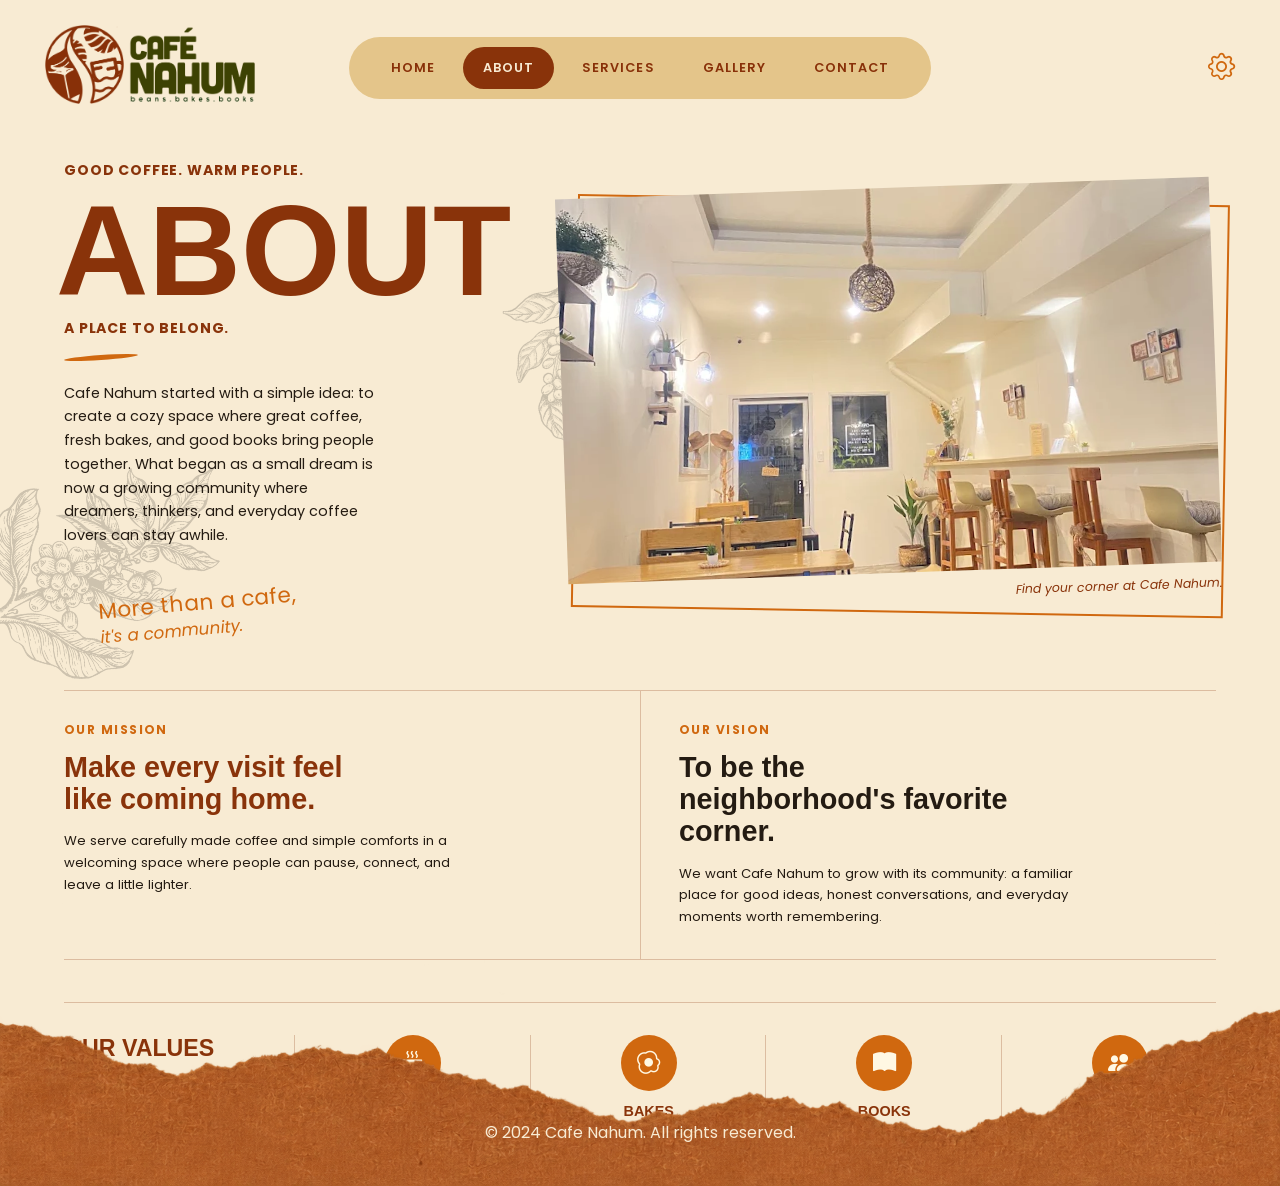
==== about.html @ 3c46b3b7 "feat(about, contact): Revamp about and contact pages with new content, layout, and styling" ====
<!DOCTYPE html>
<html lang="en">
<head>
    <meta charset="UTF-8">
    <meta name="viewport" content="width=device-width, initial-scale=1.0">
    <title>About Cafe Nahum</title>

    <!-- CSS stylesheet -->
    <link rel="stylesheet" href="css/style.css">

    <!-- Google Fonts -->
    <link href="https://fonts.googleapis.com/css2?family=Poppins:wght@300;400;500;600;700&display=swap" rel="stylesheet">
    <link href="https://fonts.cdnfonts.com/css/cubano" rel="stylesheet">

    <!-- Icons -->
    <link rel="stylesheet" href="https://cdn.jsdelivr.net/npm/bootstrap-icons@1.11.3/font/bootstrap-icons.css">
</head>

<body>

    <!-- Header Section (Logo, Navbar, kag Settings)-->
    <header class="header">

            <!-- Cafe Nahum Logo -->
            <a class="logo" href="index.html" aria-label="Home">
                <img src="images/nahumlogo.png" alt="Cafe Nahum Logo" >
            </a>

            <!-- Middle Floating Navbar -->
            <nav class="main-nav" aria-label="Main navigation">
                <a href="index.html">HOME</a>
                <a class="active" href="about.html">ABOUT</a>
                <a href="services.html">SERVICES</a>
                <a href="gallery.html">GALLERY</a>
                <a href="contact.html">CONTACT</a>
            </nav>

            <!-- Right Icon Settings -->
            <div class="nav-icon">
                <a href="settings.html" aria-label="Settings">
                    <i class="bi bi-gear"></i>
                </a>
            </div>

   </header>

    <main class="about-page">
        <section class="about-intro" aria-labelledby="about-title">
            <div class="about-copy">
                <p class="eyebrow">GOOD COFFEE. WARM PEOPLE.</p>
                <h1 id="about-title">ABOUT</h1>
                <p class="about-lead">A PLACE TO BELONG.</p>
                <span class="brush-line" aria-hidden="true"></span>

                <p class="about-text">
                    Cafe Nahum started with a simple idea: to create a cozy space where great coffee,
                    fresh bakes, and good books bring people together. What began as a small dream is
                    now a growing community where dreamers, thinkers, and everyday coffee lovers can stay awhile.
                </p>

                <p class="about-note">More than a cafe,<br><em>it's a community.</em></p>
            </div>

            <figure class="about-photo">
                <img src="images/cafenahum.png" alt="The warm interior of Cafe Nahum">
                <figcaption>Find your corner at Cafe Nahum.</figcaption>
            </figure>

            <img class="about-leaf about-leaf-top" src="images/Background-design (1).png" alt="" aria-hidden="true">
            <img class="about-leaf about-leaf-bottom" src="images/Background-design (2).png" alt="" aria-hidden="true">
        </section>

        <section class="purpose" aria-label="Cafe Nahum mission and vision">
            <article class="purpose-card">
                <p class="purpose-label">OUR MISSION</p>
                <h2>Make every visit feel like coming home.</h2>
                <p>
                    We serve carefully made coffee and simple comforts in a welcoming space where
                    people can pause, connect, and leave a little lighter.
                </p>
            </article>

            <article class="purpose-card purpose-card-featured">
                <p class="purpose-label">OUR VISION</p>
                <h2>To be the neighborhood's favorite corner.</h2>
                <p>
                    We want Cafe Nahum to grow with its community: a familiar place for good ideas,
                    honest conversations, and everyday moments worth remembering.
                </p>
            </article>
        </section>

        <section class="values" aria-labelledby="values-title">
            <div class="values-heading">
                <h2 id="values-title">OUR VALUES</h2>
                <span class="brush-line" aria-hidden="true"></span>
            </div>

            <div class="value-list">
                <article class="value">
                    <div class="value-icon" aria-hidden="true"><i class="bi bi-cup-hot-fill"></i></div>
                    <h3>BEANS</h3>
                    <p>Quality coffee,<br>sourced with care.</p>
                </article>
                <article class="value">
                    <div class="value-icon" aria-hidden="true"><i class="bi bi-egg-fried"></i></div>
                    <h3>BAKES</h3>
                    <p>Freshly baked,<br>always.</p>
                </article>
                <article class="value">
                    <div class="value-icon" aria-hidden="true"><i class="bi bi-book-fill"></i></div>
                    <h3>BOOKS</h3>
                    <p>Good reads,<br>better conversations.</p>
                </article>
                <article class="value">
                    <div class="value-icon" aria-hidden="true"><i class="bi bi-people-fill"></i></div>
                    <h3>COMMUNITY</h3>
                    <p>Real people,<br>shared moments.</p>
                </article>
            </div>
        </section>
    </main>

    <footer class="footer">
        <p>&copy; 2024 Cafe Nahum. All rights reserved.</p>
        <div class="footer-design">
            <img src="images/Footer-Design.png" alt="Footer Design" >
        </div>
    </footer>
</body>

</html>
---- css/style.css ----
body {
    font-family: 'Poppins', sans-serif;
    margin: 0;
    background: #F8EBD3;
    color: #89330A;
}   

a {
    text-decoration: none;
}

/* Header-Navbar Styles */
.header  {
    display: flex;
    align-items: center;
    justify-content: space-between;
    position: relative;
    padding: 25px 45px;
}

.logo img {
    width: 210px;
}

.main-nav {
    display: flex;
    align-items: center;
    gap: 8px;
    background: #E4C58A;
    padding: 10px 22px;
    border-radius: 999px;
}

.main-nav a {
    color: #883008;
    font-size: 0.8rem;
    font-weight: 600;
    letter-spacing: 0.08em;
    padding: 12px 20px;
    border-radius: 999px;
}

.main-nav a.active {
    background: #89330A;
    color: #F8EBD3;
}

.main-nav a:hover {
    background: #89330A;
    color: #F8EBD3;
}

.main-nav:hover a.active:not(:hover) {
    background: transparent;
    color: #89330A;
}

.nav-icon {
    display: flex;
    align-items: center;
    justify-content: flex-end;
    width: 210px;
}

.nav-icon a {
    color: #D0680F;
    font-size: 1.7rem;
}

.nav-icon a:hover {
    background: #89330A;
    color: #F8EBD3;
    border-radius: 999px;
}

/* Hero Section Styles */
h1, h2, h3 {
    font-family: 'Cubano', sans-serif;
}

.hero {
    position: relative;
    min-height: 850px;
    overflow: hidden;
}

.hero-title {
    position: absolute;
    top: -40px;
    left: 0;
    width: 100%;
    margin: 0;
    color: #89330A;
    font-size: 320px;
    text-align: center;
    z-index: 1;
}

.hero-botanical {
    position: absolute;
    top: 180px;
    width: clamp(220px, 30vw, 430px);
    height: auto;
    opacity: 0.32;
    mix-blend-mode: multiply;
    pointer-events: none;
    z-index: 1;
}

.hero-botanical-left {
    top: 250px;
    left: -55px;
    transform: rotate(-12deg);
}

.hero-botanical-right {
    right: -55px;
    transform: rotate(12deg);
}

/* Left and Right Content Styles */
.hero-left {
    position: absolute;
    left: 8%;
    bottom: 350px;
    width: 330px;
    text-align: center;
    z-index: 3;
}

.hero-left p {
    font-size: 0.9rem;
    font-weight: 600;
    line-height: 1.5;
}

.hero-buttons {
    display: flex;
    gap: 12px;
    justify-content: center;
}

.visit-button {
    display: inline-block;
    background: #89330A;
    color: #F8EBD3;
    font-size: 0.8rem;
    font-weight: 600;
    padding: 12px 20px;
    border-radius: 999px;
}

.visit-button:hover {
    background: #D0680F;
}

.menu-button {
    display: inline-block;
    background: #FFF8E3;
    border: 1px solid #89330A;
    color: #89330A;
    font-size: 0.8rem;
    font-weight: 600;
    padding: 12px 20px;
    border-radius: 999px;
}

.menu-button:hover {
    background: #D0680F;
    color: #F8EBD3;
}

.hero-right {
    position: absolute;
    right: 8%;
    bottom: 350px;
    width: 350px;
    text-align: center;
    z-index: 3;
}

.hero-right h2 {
    font-size: 2rem;
    line-height: 1.3;
}

.content-position {
    display: flex;
    justify-content: center;
    position: relative;
    z-index: 2;
    padding-top: 150px;
}

.coffee-cup img {
    width: auto;
    height: 1100px;
}

@media (max-width: 900px) {
    .hero-botanical {
        top: 240px;
        width: clamp(180px, 30vw, 280px);
        opacity: 0.2;
    }

    .hero-botanical-left {
        left: -80px;
    }

    .hero-botanical-right {
        right: -80px;
    }
}

/* Footer Styles */
.footer {
    position: relative;
    margin-top: -470px;
    text-align: center;
    color: #89330A;
}

.footer p {
    position: absolute;
    bottom: 25px;
    left: 0;
    width: 100%;
    color: #F8EBD3;
    z-index: 1;
}

.footer-design img {
    display: block;
    width: 100%;
    height: auto;
}

/* About page */
.about-page {
    width: 90%;
    max-width: 1180px;
    margin: 0 auto 70px;
    color: #241b12;
}

.about-intro {
    display: grid;
    grid-template-columns: 38% 1fr;
    gap: 60px;
    min-height: 520px;
    position: relative;
}

.about-copy {
    align-self: center;
    position: relative;
    z-index: 2;
}

.eyebrow,
.about-lead {
    color: #89330A;
    font-size: 0.88rem;
    font-weight: 700;
    letter-spacing: 0.06em;
    margin: 0;
}

.about-copy h1 {
    color: #89330A;
    font-size: 8rem;
    line-height: 0.85;
    margin: 16px 0 12px -8px;
}

.brush-line {
    background: #D0680F;
    border-radius: 50%;
    display: block;
    height: 5px;
    margin: 16px 0 22px;
    transform: rotate(-4deg);
    width: 74px;
}

.about-text {
    font-size: 0.9rem;
    line-height: 1.65;
    max-width: 315px;
}

.about-note {
    color: #D0680F;
    font-family: 'Gorditas', 'Poppins', sans-serif;
    font-size: 1.35rem;
    line-height: 1.15;
    margin: 34px 0 0 35px;
    transform: rotate(-5deg);
}

.about-note em {
    font-size: 1.05rem;
}

.about-photo {
    align-self: center;
    margin: 0;
    position: relative;
    transform: rotate(-2deg);
    z-index: 2;
}

.about-photo::after {
    border: 2px solid #D0680F;
    content: '';
    position: absolute;
    top: 12px;
    right: -10px;
    bottom: -10px;
    left: 12px;
    transform: rotate(3deg);
    z-index: -1;
}

.about-photo img {
    display: block;
    height: 385px;
    object-fit: cover;
    object-position: center;
    width: 100%;
}

.about-photo figcaption {
    color: #89330A;
    font-size: 0.78rem;
    font-style: italic;
    margin-top: 12px;
    text-align: right;
}

.about-leaf {
    mix-blend-mode: multiply;
    opacity: 0.2;
    pointer-events: none;
    position: absolute;
    z-index: -1;
}

.about-leaf-top {
    left: 36%;
    top: 120px;
    transform: rotate(-22deg);
    width: 190px;
}

.about-leaf-bottom {
    bottom: -65px;
    left: -90px;
    transform: rotate(20deg);
    width: 250px;
}

.purpose {
    border-bottom: 1px solid rgba(137, 51, 10, 0.25);
    border-top: 1px solid rgba(137, 51, 10, 0.25);
    display: grid;
    grid-template-columns: 1fr 1fr;
    margin: 34px 0 42px;
}

.purpose-card {
    padding: 30px 38px 32px 0;
}

.purpose-card + .purpose-card {
    border-left: 1px solid rgba(137, 51, 10, 0.25);
    padding-left: 38px;
}

.purpose-label {
    color: #D0680F;
    font-size: 0.75rem;
    font-weight: 700;
    letter-spacing: 0.12em;
    margin: 0 0 12px;
}

.purpose-card h2 {
    color: #89330A;
    font-size: 1.8rem;
    line-height: 1.12;
    margin: 0 0 15px;
    max-width: 330px;
}

.purpose-card > p:last-child {
    font-size: 0.82rem;
    line-height: 1.65;
    margin: 0;
    max-width: 410px;
}

.purpose-card-featured h2 {
    color: #241b12;
}

.values {
    align-items: start;
    border-top: 1px solid rgba(137, 51, 10, 0.25);
    display: grid;
    gap: 40px;
    grid-template-columns: 190px 1fr;
    padding-top: 32px;
}

.values h2 {
    color: #89330A;
    font-size: 1.45rem;
    margin: 0;
}

.values .brush-line {
    margin: 10px 0 0;
    width: 55px;
}

.value-list {
    display: grid;
    grid-template-columns: repeat(4, 1fr);
    gap: 20px;
}

.value {
    border-left: 1px solid rgba(137, 51, 10, 0.25);
    padding-left: 22px;
    text-align: center;
}

.value-icon {
    align-items: center;
    background: #D0680F;
    border-radius: 50%;
    color: #FFF8E3;
    display: flex;
    font-size: 1.45rem;
    height: 56px;
    justify-content: center;
    margin: 0 auto 12px;
    width: 56px;
}

.value h3 {
    color: #89330A;
    font-size: 0.9rem;
    margin: 0 0 6px;
}

.value p {
    font-size: 0.72rem;
    line-height: 1.45;
    margin: 0;
}

@media (max-width: 900px) {
    .about-page {
        width: 90%;
        max-width: 680px;
    }

    .about-intro {
        gap: 30px;
        grid-template-columns: 50% 50%;
    }

    .about-photo img {
        height: 330px;
    }

    .values {
        grid-template-columns: 1fr;
    }

    .purpose-card {
        padding-right: 24px;
    }

    .purpose-card + .purpose-card {
        padding-left: 24px;
    }
}

@media (max-width: 620px) {
    .header {
        flex-wrap: wrap;
        padding: 18px 20px;
    }

    .logo img {
        width: 165px;
    }

    .nav-icon {
        width: auto;
    }

    .main-nav {
        gap: 0;
        justify-content: space-between;
        margin-top: 16px;
        order: 3;
        padding: 6px 8px;
        width: 100%;
    }

    .main-nav a {
        font-size: 0.55rem;
        letter-spacing: 0.03em;
        padding: 9px 5px;
    }

    .about-page {
        width: 90%;
    }

    .about-intro {
        display: flex;
        flex-direction: column;
    }

    .about-copy h1 {
        font-size: 5rem;
    }

    .about-photo {
        width: calc(100% - 12px);
    }

    .about-photo img {
        height: 270px;
    }

    .purpose {
        grid-template-columns: 1fr;
    }

    .purpose-card,
    .purpose-card + .purpose-card {
        padding: 25px 0;
    }

    .purpose-card + .purpose-card {
        border-left: 0;
        border-top: 1px solid rgba(137, 51, 10, 0.25);
    }

    .about-leaf-top {
        left: auto;
        right: -50px;
        top: 120px;
        width: 150px;
    }

    .value-list {
        grid-template-columns: repeat(2, 1fr);
        row-gap: 30px;
    }

    .value:nth-child(3) {
        border-left: 0;
    }

    .footer {
        margin-top: 0;
    }
}

/* Contact page */
.contact-page {
    width: 90%;
    max-width: 1180px;
    margin: 20px auto 60px;
    color: #241b12;
}

.contact-heading {
    display: flex;
    justify-content: space-between;
    min-height: 150px;
}

.contact-heading h1 {
    color: #89330A;
    font-size: 7rem;
    line-height: 0.9;
    margin: 0;
}

.contact-heading p {
    color: #D0680F;
    font-family: 'Gorditas', 'Poppins', sans-serif;
    font-size: 1.5rem;
    line-height: 1.1;
    margin: 8px 8% 0 0;
    transform: rotate(-5deg);
}

.contact-content {
    display: grid;
    grid-template-columns: 24% 32% 44%;
    gap: 30px;
    align-items: center;
}

.contact-cup {
    background: #6d6a3b;
    border-radius: 45% 50% 42% 48%;
    height: 280px;
    overflow: hidden;
    position: relative;
    transform: rotate(-3deg);
}

.contact-cup img {
    bottom: -55px;
    height: 390px;
    left: 50%;
    max-width: none;
    position: absolute;
    transform: translateX(-50%);
}

.contact-details {
    border-right: 1px solid #D0680F;
    padding-right: 30px;
}

.contact-details h2,
.hours-box h2,
.contact-form-section h2 {
    color: #89330A;
    font-family: 'Poppins', sans-serif;
    font-size: 1rem;
    font-weight: 700;
    letter-spacing: 0.04em;
    margin: 0 0 22px;
}

.contact-details p {
    font-size: 0.82rem;
    line-height: 1.45;
    margin: 0 0 18px;
    padding-left: 30px;
    position: relative;
}

.contact-details p i {
    color: #D0680F;
    font-size: 1.25rem;
    left: 0;
    position: absolute;
    top: 1px;
}

.follow-title {
    margin-top: 30px !important;
    margin-bottom: 12px !important;
}

.social-links {
    display: flex;
    gap: 12px;
}

.social-links a {
    align-items: center;
    background: #89330A;
    border-radius: 50%;
    color: #F8EBD3;
    display: flex;
    height: 30px;
    justify-content: center;
    width: 30px;
}

.contact-side {
    padding-left: 10px;
}

.hours-box {
    background: #E4C58A;
    border-radius: 25px;
    padding: 24px 28px;
}

.hours-box h2 i {
    font-size: 1.3rem;
    margin-right: 8px;
}

.hours-box p {
    border-top: 1px solid rgba(137, 51, 10, 0.25);
    display: flex;
    font-size: 0.78rem;
    justify-content: space-between;
    margin: 0;
    padding: 9px 0;
}

.hours-box strong {
    font-weight: 500;
}

.map-box {
    background: #E9D5A9;
    height: 160px;
    margin-top: 24px;
    overflow: hidden;
    position: relative;
}

.map-lines {
    background: repeating-linear-gradient(35deg, transparent 0 24px, rgba(255, 248, 227, 0.8) 25px 29px, transparent 30px 55px);
    height: 100%;
    transform: rotate(-8deg) scale(1.2);
    width: 100%;
}

.map-pin {
    color: #89330A;
    font-size: 2rem;
    left: 50%;
    position: absolute;
    top: 45%;
}

.map-box p {
    color: #89330A;
    font-family: 'Gorditas', 'Poppins', sans-serif;
    font-size: 1.1rem;
    position: absolute;
    right: 18px;
    top: 5px;
    transform: rotate(-6deg);
}

.contact-form-section {
    border-top: 1px solid rgba(137, 51, 10, 0.25);
    display: grid;
    gap: 50px;
    grid-template-columns: 30% 70%;
    margin-top: 55px;
    padding-top: 35px;
}

.contact-form-section > div p {
    font-size: 0.85rem;
    line-height: 1.5;
}

.contact-form {
    display: grid;
    gap: 10px;
    grid-template-columns: 1fr 1fr;
}

.contact-form > label,
.contact-form > input,
.contact-form > select,
.contact-form > textarea,
.contact-form > fieldset,
.form-buttons {
    grid-column: span 2;
}

.contact-form label,
.contact-form legend {
    font-size: 0.8rem;
    font-weight: 600;
}

.contact-form input,
.contact-form select,
.contact-form textarea {
    background: #FFF8E3;
    border: 1px solid #C99C62;
    border-radius: 4px;
    box-sizing: border-box;
    color: #241b12;
    font: inherit;
    font-size: 0.82rem;
    padding: 10px 12px;
    width: 100%;
}

.contact-form input[type="radio"],
.contact-form input[type="checkbox"] {
    width: auto;
}

.contact-form fieldset {
    border: 1px solid #C99C62;
    display: flex;
    gap: 18px;
    padding: 12px;
}

.contact-form fieldset label {
    font-weight: 400;
}

.contact-form textarea {
    resize: vertical;
}

.form-buttons {
    display: flex;
    gap: 12px;
    margin-top: 8px;
}

.form-buttons button {
    background: #89330A;
    border: 0;
    border-radius: 20px;
    color: #F8EBD3;
    cursor: pointer;
    font: inherit;
    font-size: 0.75rem;
    font-weight: 600;
    padding: 11px 18px;
}

.form-buttons button[type="reset"] {
    background: #E4C58A;
    color: #89330A;
}

.contact-footer {
    background: #89330A;
    color: #F8EBD3;
    padding: 20px;
    text-align: center;
}

.contact-footer p {
    font-size: 0.75rem;
    margin: 0;
}

@media (max-width: 900px) {
    .contact-content {
        grid-template-columns: 30% 35% 35%;
        gap: 18px;
    }

    .contact-heading h1 {
        font-size: 5rem;
    }

    .contact-heading p {
        margin-right: 0;
    }

    .contact-form-section {
        grid-template-columns: 1fr;
    }
}

@media (max-width: 620px) {
    .contact-page {
        width: 90%;
    }

    .contact-heading {
        display: block;
        min-height: 170px;
    }

    .contact-heading h1 {
        font-size: 4rem;
    }

    .contact-heading p {
        margin: 20px 0 0 45%;
    }

    .contact-content {
        grid-template-columns: 1fr;
    }

    .contact-cup {
        height: 250px;
        margin: auto;
        width: 200px;
    }

    .contact-details {
        border-bottom: 1px solid #D0680F;
        border-right: 0;
        padding: 25px 0;
    }

    .contact-side {
        padding: 0;
    }

    .contact-form-section {
        display: block;
    }

    .contact-form-section > div {
        margin-bottom: 25px;
    }

    .contact-form fieldset {
        display: block;
    }

    .contact-form fieldset label {
        display: block;
        margin: 6px 0;
    }
}
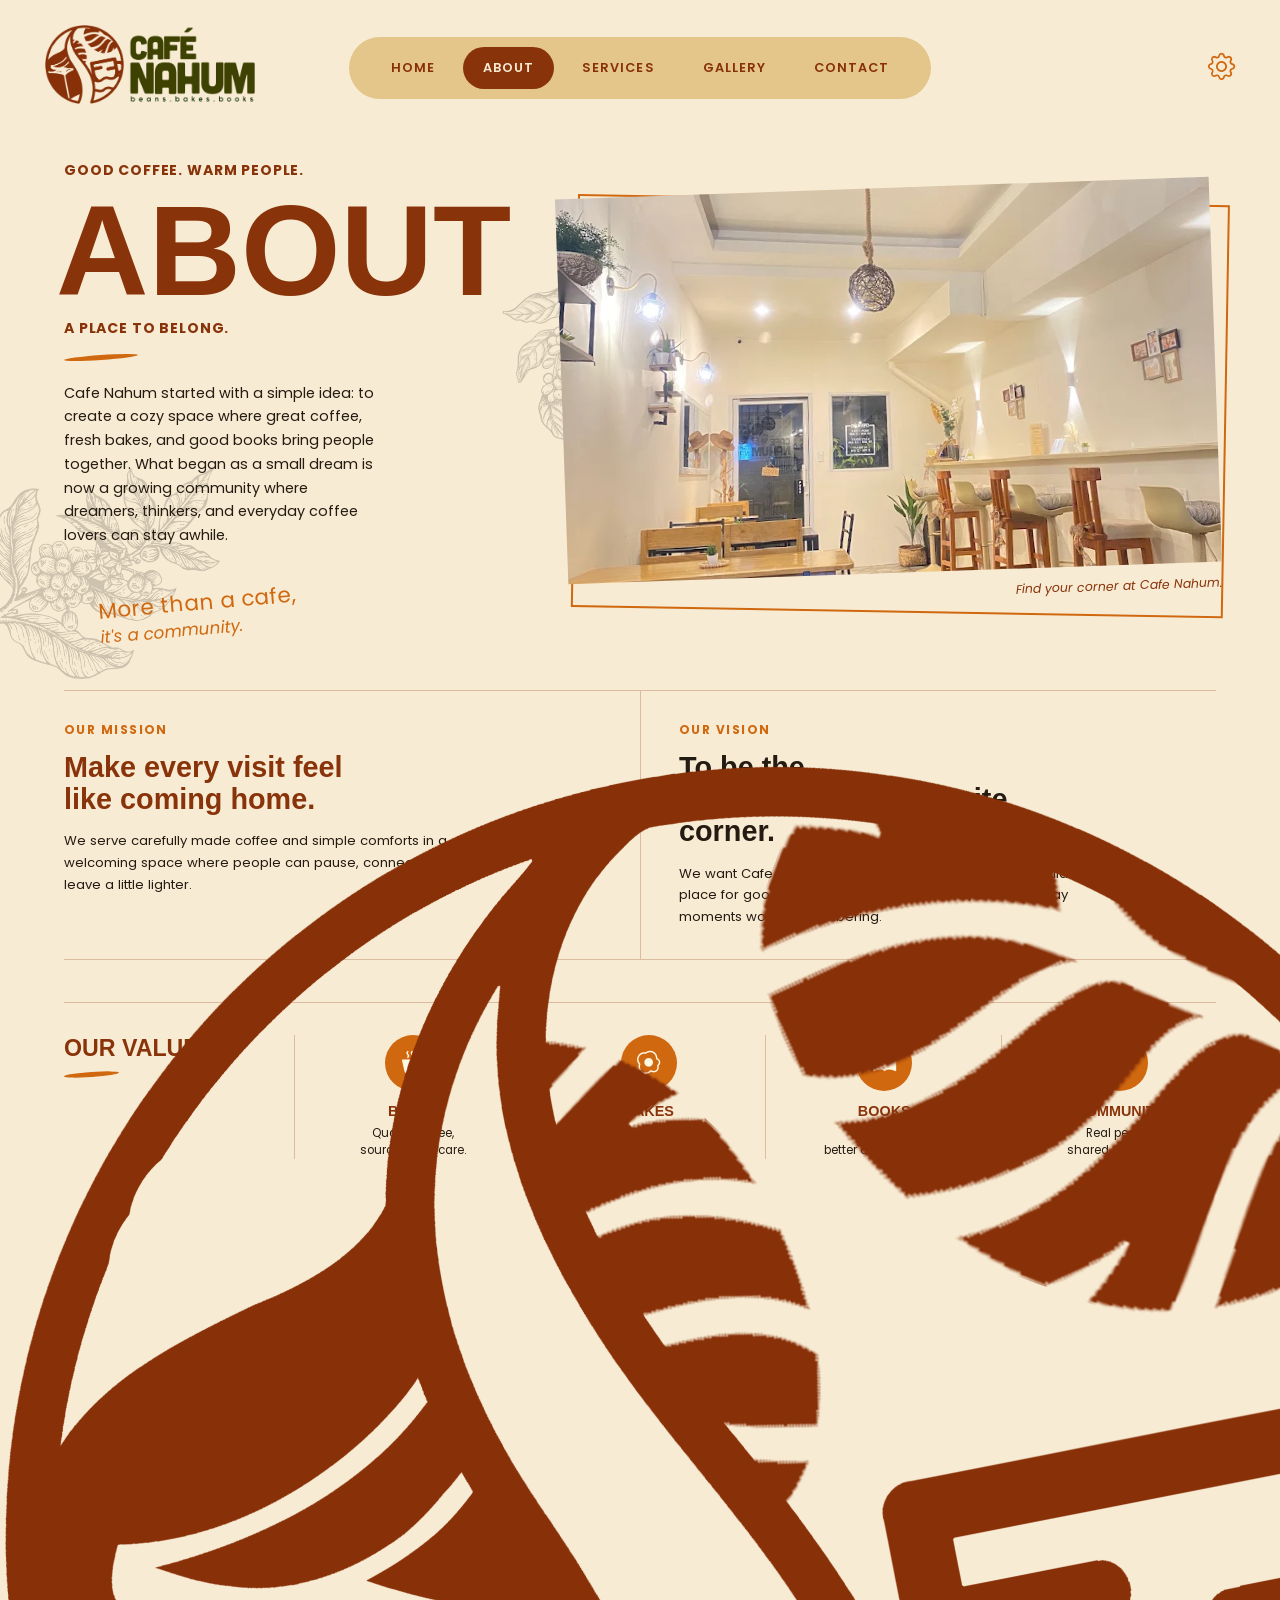
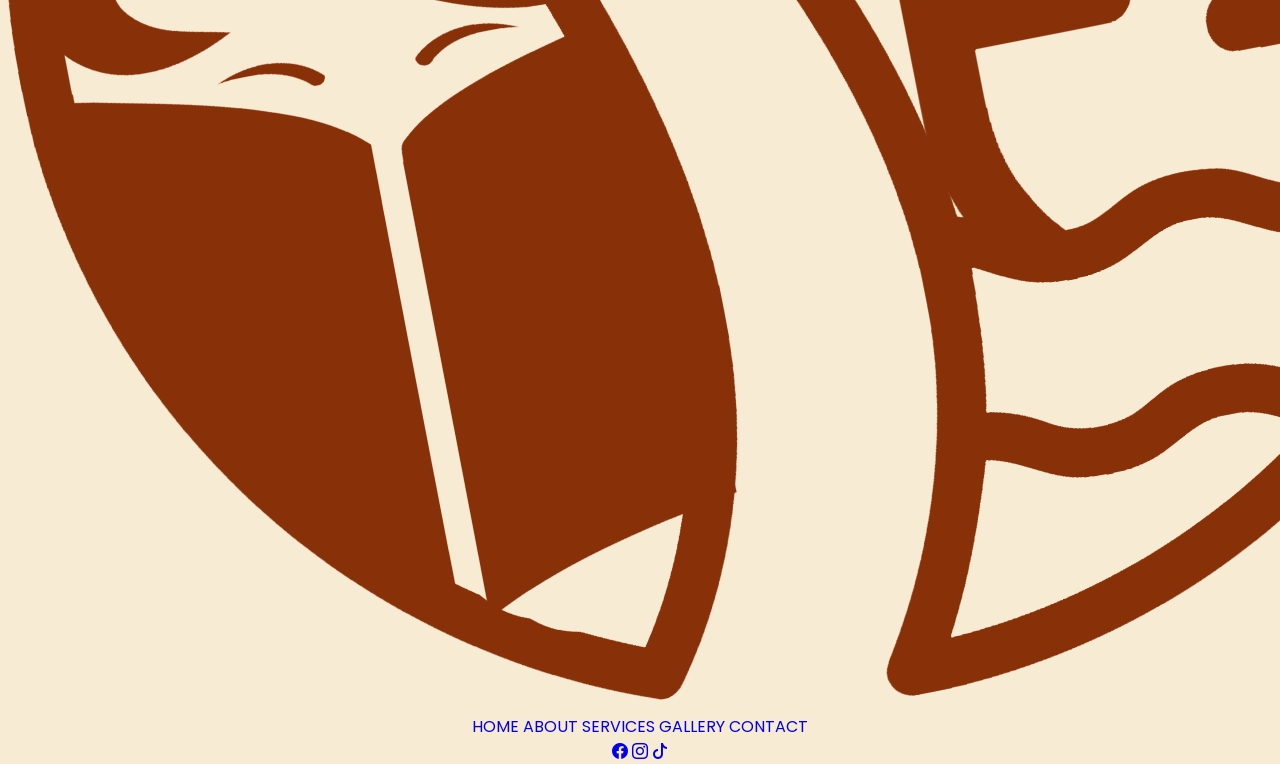
==== commit e85ae2f8: "feat(footer): Update footer design across multiple pages with new layout and social links" ====
--- a/about.html
+++ b/about.html
@@ -122,11 +122,23 @@
     </main>
 
     <footer class="footer">
-        <p>&copy; 2024 Cafe Nahum. All rights reserved.</p>
-        <div class="footer-design">
-            <img src="images/Footer-Design.png" alt="Footer Design" >
+        <div class="footer-content">
+            <a class="footer-logo" href="index.html"><img src="images/nahumlogo.png" alt="Cafe Nahum"></a>
+            <nav class="footer-nav" aria-label="Footer navigation">
+                <a href="index.html">HOME</a>
+                <a href="about.html">ABOUT</a>
+                <a href="services.html">SERVICES</a>
+                <a href="gallery.html">GALLERY</a>
+                <a href="contact.html">CONTACT</a>
+            </nav>
+            <div class="footer-social">
+                <a href="https://www.facebook.com/cafenahumans" aria-label="Facebook"><i class="bi bi-facebook"></i></a>
+                <a href="https://www.instagram.com/cafenahum_?utm_source=ig_web_button_share_sheet&amp;stkn=ZDNlZDc0MzIxNw==" aria-label="Instagram"><i class="bi bi-instagram"></i></a>
+                <a href="https://www.tiktok.com/@cafe.nahum?is_from_webapp=1&amp;sender_device=pc" aria-label="TikTok"><i class="bi bi-tiktok"></i></a>
+            </div>
+            <p>© 2026 Cafe Nahum. All Rights Reserved.</p>
         </div>
     </footer>
 </body>
 
-</html>+</html>
--- a/css/style.css
+++ b/css/style.css
@@ -462,6 +462,305 @@
     margin: 0;
 }
 
+/* Services menu */
+.services-page {
+    background: #f3dfb8;
+    color: #5d2b16;
+    margin: 10px auto 70px;
+    max-width: 1180px;
+    overflow: hidden;
+    padding: 48px 55px 0;
+    position: relative;
+}
+
+.services-page::before {
+    background: #e6c78d;
+    border-radius: 50%;
+    content: '';
+    height: 300px;
+    left: -130px;
+    opacity: 0.35;
+    position: absolute;
+    top: 160px;
+    width: 300px;
+}
+
+.services-decor {
+    opacity: 0.25;
+    pointer-events: none;
+    position: absolute;
+    width: 190px;
+    z-index: 0;
+}
+
+.services-decor-left {
+    bottom: 180px;
+    left: -55px;
+    transform: rotate(20deg);
+}
+
+.services-decor-right {
+    right: -55px;
+    top: 80px;
+    transform: rotate(-18deg);
+}
+
+.menu-intro {
+    border-bottom: 2px solid #a7501c;
+    margin-bottom: 36px;
+    max-width: 560px;
+    padding-bottom: 24px;
+    position: relative;
+    z-index: 1;
+}
+
+.menu-label {
+    color: #a7501c;
+    font-size: 0.78rem;
+    font-weight: 700;
+    letter-spacing: 0.18em;
+    margin: 0 0 10px;
+}
+
+.menu-intro h1 {
+    color: #7e3214;
+    font-size: 3.8rem;
+    line-height: 0.95;
+    margin: 0 0 14px;
+}
+
+.menu-description {
+    font-size: 0.9rem;
+    line-height: 1.6;
+    margin: 0;
+    max-width: 390px;
+}
+
+.menu-layout {
+    display: grid;
+    gap: 42px;
+    grid-template-columns: 1fr 1fr;
+    position: relative;
+    z-index: 1;
+}
+
+.menu-section {
+    border-bottom: 1px solid rgba(126, 50, 20, 0.3);
+    margin-bottom: 38px;
+    padding-bottom: 24px;
+    position: relative;
+}
+
+.menu-section h2 {
+    background: #8d3b16;
+    color: #fff5dc;
+    display: inline-block;
+    font-size: 1.25rem;
+    margin: 0 0 13px;
+    padding: 10px 18px;
+    transform: rotate(-1deg);
+}
+
+.menu-section h2 i {
+    font-size: 1.05rem;
+    margin-right: 8px;
+}
+
+.menu-heading,
+.menu-list li {
+    display: grid;
+    gap: 10px;
+    grid-template-columns: 1fr 56px 56px;
+}
+
+.menu-heading {
+    color: #8d3b16;
+    font-size: 0.7rem;
+    font-weight: 700;
+    text-align: right;
+}
+
+.menu-list {
+    list-style: none;
+    margin: 2px 0 0;
+    padding: 0;
+}
+
+.menu-list li {
+    border-bottom: 1px dotted rgba(126, 50, 20, 0.55);
+    font-size: 0.82rem;
+    padding: 6px 0;
+}
+
+.menu-list li span {
+    font-weight: 600;
+}
+
+.menu-list li b {
+    font-weight: 500;
+    text-align: right;
+}
+
+.menu-photo {
+    border: 6px solid #fff5dc;
+    box-shadow: 4px 5px 0 rgba(126, 50, 20, 0.2);
+    object-fit: cover;
+    position: absolute;
+    right: 0;
+    transform: rotate(3deg);
+    width: 115px;
+}
+
+.house-photo { bottom: 18px; height: 115px; }
+.matcha-photo { bottom: 20px; height: 120px; transform: rotate(-4deg); }
+.tea-photo { bottom: 20px; height: 120px; }
+.coffee-photo { bottom: 20px; height: 120px; transform: rotate(-3deg); }
+.milk-photo { bottom: 18px; height: 120px; transform: rotate(4deg); }
+
+.menu-column .menu-section:first-child {
+    padding-right: 130px;
+}
+
+.menu-column .menu-section:not(:first-child) {
+    padding-right: 0;
+}
+
+.menu-column .menu-section:not(:first-child) .menu-list,
+.menu-column .menu-section:not(:first-child) .menu-heading {
+    padding-right: 130px;
+}
+
+.menu-extras {
+    background: #8d3b16;
+    color: #fff5dc;
+    display: grid;
+    gap: 25px;
+    grid-template-columns: repeat(3, 1fr);
+    margin: 12px -55px 0;
+    padding: 24px 55px 30px;
+    position: relative;
+}
+
+.menu-extras h3 {
+    font-size: 1rem;
+    margin: 0 0 8px;
+}
+
+.menu-extras h3 i {
+    margin-right: 6px;
+}
+
+.menu-extras p {
+    font-size: 0.75rem;
+    margin: 5px 0;
+}
+
+.menu-extras p b {
+    float: right;
+    font-weight: 500;
+}
+
+.services-footer {
+    margin-top: 0;
+}
+
+.services-footer p {
+    bottom: 20px;
+}
+
+@media (max-width: 900px) {
+    .services-page {
+        padding-left: 35px;
+        padding-right: 35px;
+    }
+
+    .menu-layout {
+        gap: 10px;
+        grid-template-columns: 1fr;
+    }
+
+    .menu-extras {
+        margin-left: -35px;
+        margin-right: -35px;
+        padding-left: 35px;
+        padding-right: 35px;
+    }
+
+    .services-decor {
+        width: 145px;
+    }
+}
+
+@media (max-width: 620px) {
+    .services-page {
+        margin-top: 0;
+        padding: 34px 22px 0;
+    }
+
+    .menu-intro h1 {
+        font-size: 2.8rem;
+    }
+
+    .menu-section h2 {
+        font-size: 1rem;
+        max-width: 100%;
+    }
+
+    .menu-list li {
+        font-size: 0.72rem;
+        gap: 5px;
+        grid-template-columns: 1fr 52px 52px;
+    }
+
+    .menu-heading {
+        gap: 5px;
+        grid-template-columns: 1fr 52px 52px;
+    }
+
+    .menu-column .menu-section:first-child,
+    .menu-column .menu-section:not(:first-child) .menu-list,
+    .menu-column .menu-section:not(:first-child) .menu-heading {
+        padding-right: 105px;
+    }
+
+    .menu-photo {
+        width: 90px;
+    }
+
+    .menu-extras {
+        display: block;
+        margin-left: -22px;
+        margin-right: -22px;
+        padding: 22px;
+    }
+
+    .services-decor {
+        opacity: 0.15;
+        width: 110px;
+    }
+
+    .services-decor-left {
+        bottom: 260px;
+        left: -55px;
+    }
+
+    .services-decor-right {
+        right: -55px;
+        top: 90px;
+    }
+
+    .menu-extras > div {
+        border-bottom: 1px solid rgba(255, 245, 220, 0.35);
+        margin-bottom: 17px;
+        padding-bottom: 14px;
+    }
+
+    .menu-extras > div:last-child {
+        border-bottom: 0;
+        margin-bottom: 0;
+    }
+}
+
 @media (max-width: 900px) {
     .about-page {
         width: 90%;
@@ -577,10 +876,32 @@
 
 /* Contact page */
 .contact-page {
+    overflow: hidden;
+    position: relative;
     width: 90%;
     max-width: 1180px;
     margin: 20px auto 60px;
     color: #241b12;
+}
+
+.contact-botanical {
+    opacity: 0.18;
+    pointer-events: none;
+    position: absolute;
+    width: 220px;
+    z-index: -1;
+}
+
+.contact-botanical-left {
+    left: -95px;
+    top: 250px;
+    transform: rotate(-18deg);
+}
+
+.contact-botanical-right {
+    right: -95px;
+    top: 15px;
+    transform: rotate(18deg);
 }
 
 .contact-heading {
@@ -837,15 +1158,15 @@
 }
 
 .contact-footer {
-    background: #89330A;
+    margin-top: 0;
+    text-align: center;
+}
+
+.contact-footer p {
     color: #F8EBD3;
-    padding: 20px;
-    text-align: center;
-}
-
-.contact-footer p {
     font-size: 0.75rem;
     margin: 0;
+    position: absolute;
 }
 
 @media (max-width: 900px) {
@@ -872,6 +1193,18 @@
         width: 90%;
     }
 
+    .contact-botanical {
+        width: 150px;
+    }
+
+    .contact-botanical-left {
+        left: -85px;
+    }
+
+    .contact-botanical-right {
+        right: -85px;
+    }
+
     .contact-heading {
         display: block;
         min-height: 170px;
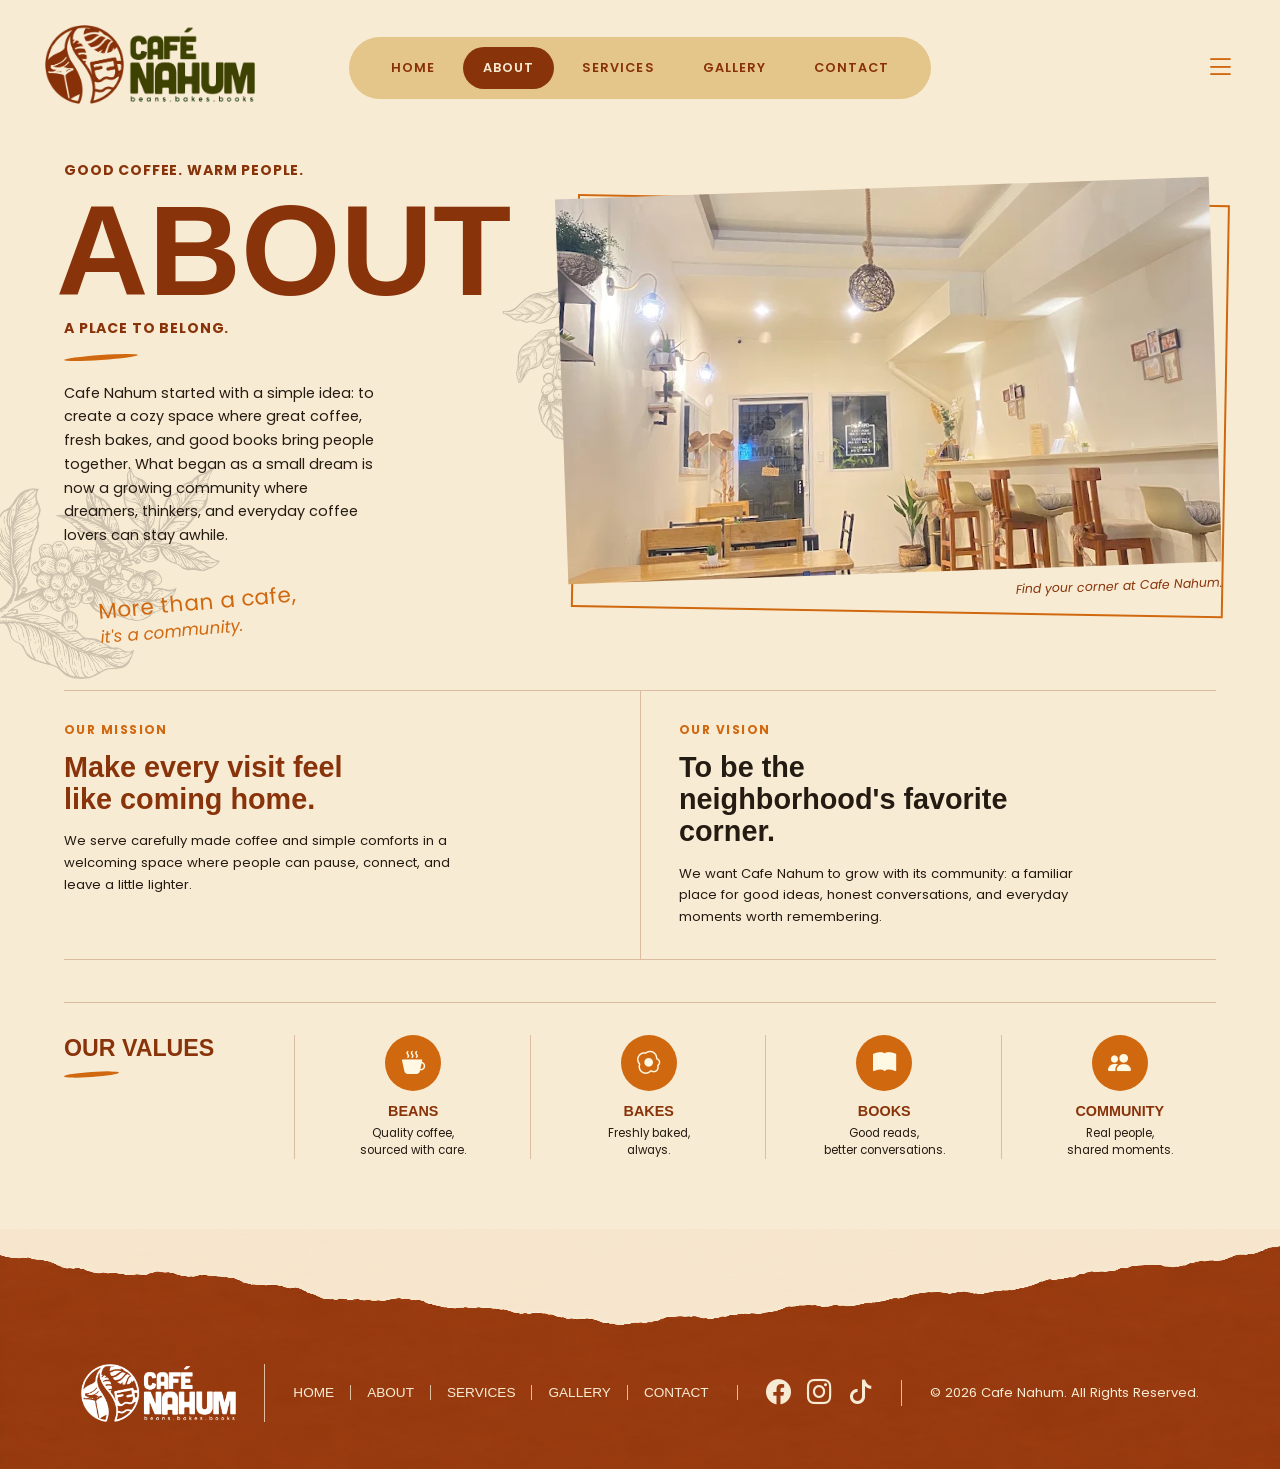
==== commit 8b4a0be9: "feat(sidebar): Implement responsive sidebar navigation across multiple pages" ====
--- a/about.html
+++ b/about.html
@@ -37,9 +37,27 @@
 
             <!-- Right Icon Settings -->
             <div class="nav-icon">
-                <a href="settings.html" aria-label="Settings">
-                    <i class="bi bi-gear"></i>
-                </a>
+                <details class="site-sidebar">
+                    <summary aria-label="Open sidebar"><i class="bi bi-list"></i></summary>
+                    <nav class="sidebar-menu" aria-label="Sidebar navigation">
+                        <a class="sidebar-logo" href="index.html"><img src="images/nahumlogo.png" alt="Cafe Nahum"></a>
+                        <a href="index.html">Home</a>
+                        <a href="about.html">About</a>
+                        <a href="services.html">Services</a>
+                        <a href="gallery.html">Gallery</a>
+                        <a href="contact.html">Contact</a>
+                        <div class="sidebar-bottom">
+                            <p>18 Commission Civil Street<br>Iloilo City</p>
+                            <p>cakesbybenz@gmail.com</p>
+                            <div class="sidebar-social">
+                                <a href="https://www.facebook.com/cafenahumans" aria-label="Facebook"><i class="bi bi-facebook"></i></a>
+                                <a href="https://www.instagram.com/cafenahum_?utm_source=ig_web_button_share_sheet&amp;stkn=ZDNlZDc0MzIxNw==" aria-label="Instagram"><i class="bi bi-instagram"></i></a>
+                                <a href="https://www.tiktok.com/@cafe.nahum?is_from_webapp=1&amp;sender_device=pc" aria-label="TikTok"><i class="bi bi-tiktok"></i></a>
+                            </div>
+                            <p>© 2026 Café Nahum</p>
+                        </div>
+                    </nav>
+                </details>
             </div>
 
    </header>
--- a/css/style.css
+++ b/css/style.css
@@ -16,6 +16,7 @@
     justify-content: space-between;
     position: relative;
     padding: 25px 45px;
+    z-index: 10;
 }
 
 .logo img {
@@ -73,6 +74,95 @@
     border-radius: 999px;
 }
 
+.site-sidebar {
+    position: relative;
+}
+
+.site-sidebar summary {
+    color: #D0680F;
+    cursor: pointer;
+    font-size: 1.9rem;
+    list-style: none;
+}
+
+.site-sidebar summary::-webkit-details-marker {
+    display: none;
+}
+
+.site-sidebar[open] summary {
+    color: #89330A;
+    position: fixed;
+    right: 25px;
+    top: 28px;
+    z-index: 30;
+}
+
+.sidebar-menu {
+    background: #F8EBD3;
+    box-shadow: -8px 0 24px rgba(69, 31, 10, 0.16);
+    box-sizing: border-box;
+    height: 100vh;
+    right: 0;
+    display: flex;
+    flex-direction: column;
+    padding: 35px 28px 24px;
+    position: fixed;
+    top: 0;
+    width: 270px;
+    z-index: 20;
+}
+
+.sidebar-logo {
+    margin: 0 0 28px;
+    padding: 0 !important;
+}
+
+.sidebar-logo img {
+    display: block;
+    width: 150px;
+}
+
+.sidebar-menu a {
+    color: #241b12;
+    display: block;
+    font-family: 'Cubano', sans-serif;
+    font-size: 1.6rem;
+    line-height: 1.4;
+    padding: 5px 0;
+}
+
+.sidebar-menu a:hover {
+    background: transparent;
+    border-radius: 0;
+    color: #89330A;
+}
+
+.sidebar-bottom {
+    border-top: 1px solid rgba(137, 51, 10, 0.2);
+    margin-top: auto;
+    padding-top: 15px;
+}
+
+.sidebar-bottom p {
+    color: #89330A;
+    font-size: 0.68rem;
+    line-height: 1.5;
+    margin: 0 0 10px;
+}
+
+.sidebar-social {
+    display: flex;
+    gap: 12px;
+    margin: 8px 0 12px;
+}
+
+.sidebar-menu .sidebar-social a {
+    color: #89330A;
+    font-family: 'Poppins', sans-serif;
+    font-size: 1.15rem;
+    padding: 0;
+}
+
 /* Hero Section Styles */
 h1, h2, h3 {
     font-family: 'Cubano', sans-serif;
@@ -98,7 +188,7 @@
 
 .hero-botanical {
     position: absolute;
-    top: 180px;
+    top: 130px;
     width: clamp(220px, 30vw, 430px);
     height: auto;
     opacity: 0.32;
@@ -108,7 +198,7 @@
 }
 
 .hero-botanical-left {
-    top: 250px;
+    top: 200px;
     left: -55px;
     transform: rotate(-12deg);
 }
@@ -122,7 +212,7 @@
 .hero-left {
     position: absolute;
     left: 8%;
-    bottom: 350px;
+    bottom: 400px;
     width: 330px;
     text-align: center;
     z-index: 3;
@@ -173,7 +263,7 @@
 .hero-right {
     position: absolute;
     right: 8%;
-    bottom: 350px;
+    bottom: 400px;
     width: 350px;
     text-align: center;
     z-index: 3;
@@ -189,7 +279,7 @@
     justify-content: center;
     position: relative;
     z-index: 2;
-    padding-top: 150px;
+    padding-top: 100px;
 }
 
 .coffee-cup img {
@@ -199,7 +289,7 @@
 
 @media (max-width: 900px) {
     .hero-botanical {
-        top: 240px;
+        top: 190px;
         width: clamp(180px, 30vw, 280px);
         opacity: 0.2;
     }
@@ -215,26 +305,83 @@
 
 /* Footer Styles */
 .footer {
-    position: relative;
-    margin-top: -470px;
-    text-align: center;
-    color: #89330A;
+    background-image: url('../images/footer-paper.png');
+    background-position: center;
+    background-repeat: no-repeat;
+    background-size: 100% 100%;
+    box-sizing: border-box;
+    min-height: 240px;
+    padding: 135px 42px 28px;
+    position: relative;
+    margin-top: 0;
+    color: #F8EBD3;
+}
+
+.hero + .footer {
+    margin-top: -60px;
+}
+
+.footer-content {
+    align-items: center;
+    display: flex;
+    gap: 28px;
+    justify-content: center;
+    margin: 0 auto;
+    max-width: 1360px;
+}
+
+.footer-logo {
+    border-right: 1px solid rgba(248, 235, 211, 0.75);
+    padding-right: 28px;
+}
+
+.footer-logo img {
+    display: block;
+    filter: brightness(0) invert(1);
+    width: 155px;
+}
+
+.footer-nav,
+.footer-social {
+    align-items: center;
+    display: flex;
+    gap: 16px;
+}
+
+.footer-nav {
+    border-right: 1px solid rgba(248, 235, 211, 0.75);
+    padding-right: 28px;
+}
+
+.footer-nav a {
+    color: #F8EBD3;
+    font-size: 0.85rem;
+    font-weight: 500;
+}
+
+.footer-nav a + a {
+    border-left: 1px solid rgba(248, 235, 211, 0.75);
+    padding-left: 16px;
+}
+
+.footer-social {
+    border-right: 1px solid rgba(248, 235, 211, 0.75);
+    padding-right: 28px;
+}
+
+.footer-social a {
+    color: #F8EBD3;
+    font-size: 1.55rem;
+    line-height: 1;
 }
 
 .footer p {
-    position: absolute;
-    bottom: 25px;
-    left: 0;
-    width: 100%;
     color: #F8EBD3;
-    z-index: 1;
-}
-
-.footer-design img {
-    display: block;
-    width: 100%;
-    height: auto;
-}
+    font-size: 0.82rem;
+    margin: 0;
+    white-space: nowrap;
+}
+
 
 /* About page */
 .about-page {
@@ -872,11 +1019,46 @@
     .footer {
         margin-top: 0;
     }
+
+    .hero + .footer {
+        margin-top: 0;
+    }
+
+    .footer {
+        background-size: 100% 100%;
+        padding: 105px 24px 24px;
+    }
+
+    .footer-content {
+        flex-direction: column;
+        gap: 14px;
+        text-align: center;
+    }
+
+    .footer-logo,
+    .footer-nav,
+    .footer-social {
+        border-right: 0;
+        padding-right: 0;
+    }
+
+    .footer-logo img {
+        width: 120px;
+    }
+
+    .footer-nav {
+        flex-wrap: wrap;
+        justify-content: center;
+    }
+
+    .footer-nav a,
+    .footer p {
+        font-size: 0.72rem;
+    }
 }
 
 /* Contact page */
 .contact-page {
-    overflow: hidden;
     position: relative;
     width: 90%;
     max-width: 1180px;
@@ -893,82 +1075,68 @@
 }
 
 .contact-botanical-left {
-    left: -95px;
-    top: 250px;
-    transform: rotate(-18deg);
+    display: none;
 }
 
 .contact-botanical-right {
-    right: -95px;
+    right: 0;
     top: 15px;
     transform: rotate(18deg);
 }
 
 .contact-heading {
-    display: flex;
-    justify-content: space-between;
-    min-height: 150px;
+    min-height: 185px;
 }
 
 .contact-heading h1 {
     color: #89330A;
-    font-size: 7rem;
-    line-height: 0.9;
-    margin: 0;
-}
-
-.contact-heading p {
+    font-family: 'Cubano', sans-serif;
+    font-size: 8rem;
+    line-height: 0.85;
+    margin: 16px 0 12px;
+}
+
+.contact-small-title {
     color: #D0680F;
-    font-family: 'Gorditas', 'Poppins', sans-serif;
-    font-size: 1.5rem;
-    line-height: 1.1;
-    margin: 8px 8% 0 0;
-    transform: rotate(-5deg);
+    font-size: 0.88rem;
+    font-weight: 700;
+    letter-spacing: 0.1em;
+    margin: 0 0 8px;
+}
+
+.contact-subtitle {
+    color: #89330A;
+    font-size: 0.88rem;
+    font-weight: 600;
+    margin: 10px 0 0;
 }
 
 .contact-content {
     display: grid;
-    grid-template-columns: 24% 32% 44%;
-    gap: 30px;
-    align-items: center;
-}
-
-.contact-cup {
-    background: #6d6a3b;
-    border-radius: 45% 50% 42% 48%;
-    height: 280px;
-    overflow: hidden;
-    position: relative;
-    transform: rotate(-3deg);
-}
-
-.contact-cup img {
-    bottom: -55px;
-    height: 390px;
-    left: 50%;
-    max-width: none;
-    position: absolute;
-    transform: translateX(-50%);
+    grid-template-columns: 1fr 2fr;
+    gap: 35px;
+    align-items: start;
+    margin-top: 24px;
 }
 
 .contact-details {
-    border-right: 1px solid #D0680F;
-    padding-right: 30px;
+    border-right: 0;
+    padding-right: 0;
 }
 
 .contact-details h2,
 .hours-box h2,
 .contact-form-section h2 {
     color: #89330A;
-    font-family: 'Poppins', sans-serif;
-    font-size: 1rem;
+    font-family: 'Cubano', sans-serif;
+    font-size: 1.6rem;
     font-weight: 700;
     letter-spacing: 0.04em;
     margin: 0 0 22px;
 }
 
 .contact-details p {
-    font-size: 0.82rem;
+    font-size: 0.9rem;
     line-height: 1.45;
     margin: 0 0 18px;
     padding-left: 30px;
@@ -1005,13 +1173,14 @@
 }
 
 .contact-side {
-    padding-left: 10px;
+    padding-left: 0;
+    margin-top: 35px;
 }
 
 .hours-box {
     background: #E4C58A;
-    border-radius: 25px;
-    padding: 24px 28px;
+    border-radius: 18px;
+    padding: 18px;
 }
 
 .hours-box h2 i {
@@ -1022,7 +1191,7 @@
 .hours-box p {
     border-top: 1px solid rgba(137, 51, 10, 0.25);
     display: flex;
-    font-size: 0.78rem;
+    font-size: 0.85rem;
     justify-content: space-between;
     margin: 0;
     padding: 9px 0;
@@ -1034,8 +1203,8 @@
 
 .map-box {
     background: #E9D5A9;
-    height: 160px;
-    margin-top: 24px;
+    height: 130px;
+    margin-top: 16px;
     overflow: hidden;
     position: relative;
 }
@@ -1066,38 +1235,52 @@
 }
 
 .contact-form-section {
-    border-top: 1px solid rgba(137, 51, 10, 0.25);
-    display: grid;
-    gap: 50px;
-    grid-template-columns: 30% 70%;
-    margin-top: 55px;
-    padding-top: 35px;
+    background: #FFF8E3;
+    border: 1px solid #C99C62;
+    border-radius: 18px;
+    display: block;
+    margin-top: 0;
+    padding: 25px;
 }
 
 .contact-form-section > div p {
-    font-size: 0.85rem;
+    font-size: 0.9rem;
     line-height: 1.5;
+}
+
+.contact-form-section > div {
+    margin-bottom: 15px;
 }
 
 .contact-form {
     display: grid;
-    gap: 10px;
+    gap: 12px;
     grid-template-columns: 1fr 1fr;
 }
 
-.contact-form > label,
-.contact-form > input,
-.contact-form > select,
-.contact-form > textarea,
+.form-row,
+.form-full,
 .contact-form > fieldset,
 .form-buttons {
     grid-column: span 2;
 }
 
+.form-row {
+    display: grid;
+    gap: 12px;
+    grid-template-columns: 1fr 1fr;
+}
+
 .contact-form label,
 .contact-form legend {
-    font-size: 0.8rem;
+    font-size: 0.85rem;
     font-weight: 600;
+}
+
+.form-field label,
+.form-full label {
+    display: block;
+    margin-bottom: 4px;
 }
 
 .contact-form input,
@@ -1109,7 +1292,7 @@
     box-sizing: border-box;
     color: #241b12;
     font: inherit;
-    font-size: 0.82rem;
+    font-size: 0.85rem;
     padding: 10px 12px;
     width: 100%;
 }
@@ -1123,7 +1306,7 @@
     border: 1px solid #C99C62;
     display: flex;
     gap: 18px;
-    padding: 12px;
+    padding: 10px;
 }
 
 .contact-form fieldset label {
@@ -1153,39 +1336,21 @@
 }
 
 .form-buttons button[type="reset"] {
-    background: #E4C58A;
-    color: #89330A;
-}
-
-.contact-footer {
-    margin-top: 0;
-    text-align: center;
-}
-
-.contact-footer p {
-    color: #F8EBD3;
-    font-size: 0.75rem;
-    margin: 0;
-    position: absolute;
+    background: #FFF8E3;
+    border: 1px solid #89330A;
+    color: #89330A;
 }
 
 @media (max-width: 900px) {
     .contact-content {
-        grid-template-columns: 30% 35% 35%;
+        grid-template-columns: 1fr 2fr;
         gap: 18px;
     }
 
     .contact-heading h1 {
-        font-size: 5rem;
-    }
-
-    .contact-heading p {
-        margin-right: 0;
-    }
-
-    .contact-form-section {
-        grid-template-columns: 1fr;
-    }
+        font-size: 6rem;
+    }
+
 }
 
 @media (max-width: 620px) {
@@ -1202,36 +1367,23 @@
     }
 
     .contact-botanical-right {
-        right: -85px;
+        right: 0;
     }
 
     .contact-heading {
-        display: block;
-        min-height: 170px;
+        min-height: 155px;
     }
 
     .contact-heading h1 {
         font-size: 4rem;
     }
 
-    .contact-heading p {
-        margin: 20px 0 0 45%;
-    }
-
     .contact-content {
         grid-template-columns: 1fr;
     }
 
-    .contact-cup {
-        height: 250px;
-        margin: auto;
-        width: 200px;
-    }
-
     .contact-details {
-        border-bottom: 1px solid #D0680F;
-        border-right: 0;
-        padding: 25px 0;
+        padding: 0;
     }
 
     .contact-side {
@@ -1254,4 +1406,12 @@
         display: block;
         margin: 6px 0;
     }
-}
+
+    .form-row {
+        grid-template-columns: 1fr;
+    }
+
+    .contact-form-section {
+        padding: 20px;
+    }
+}
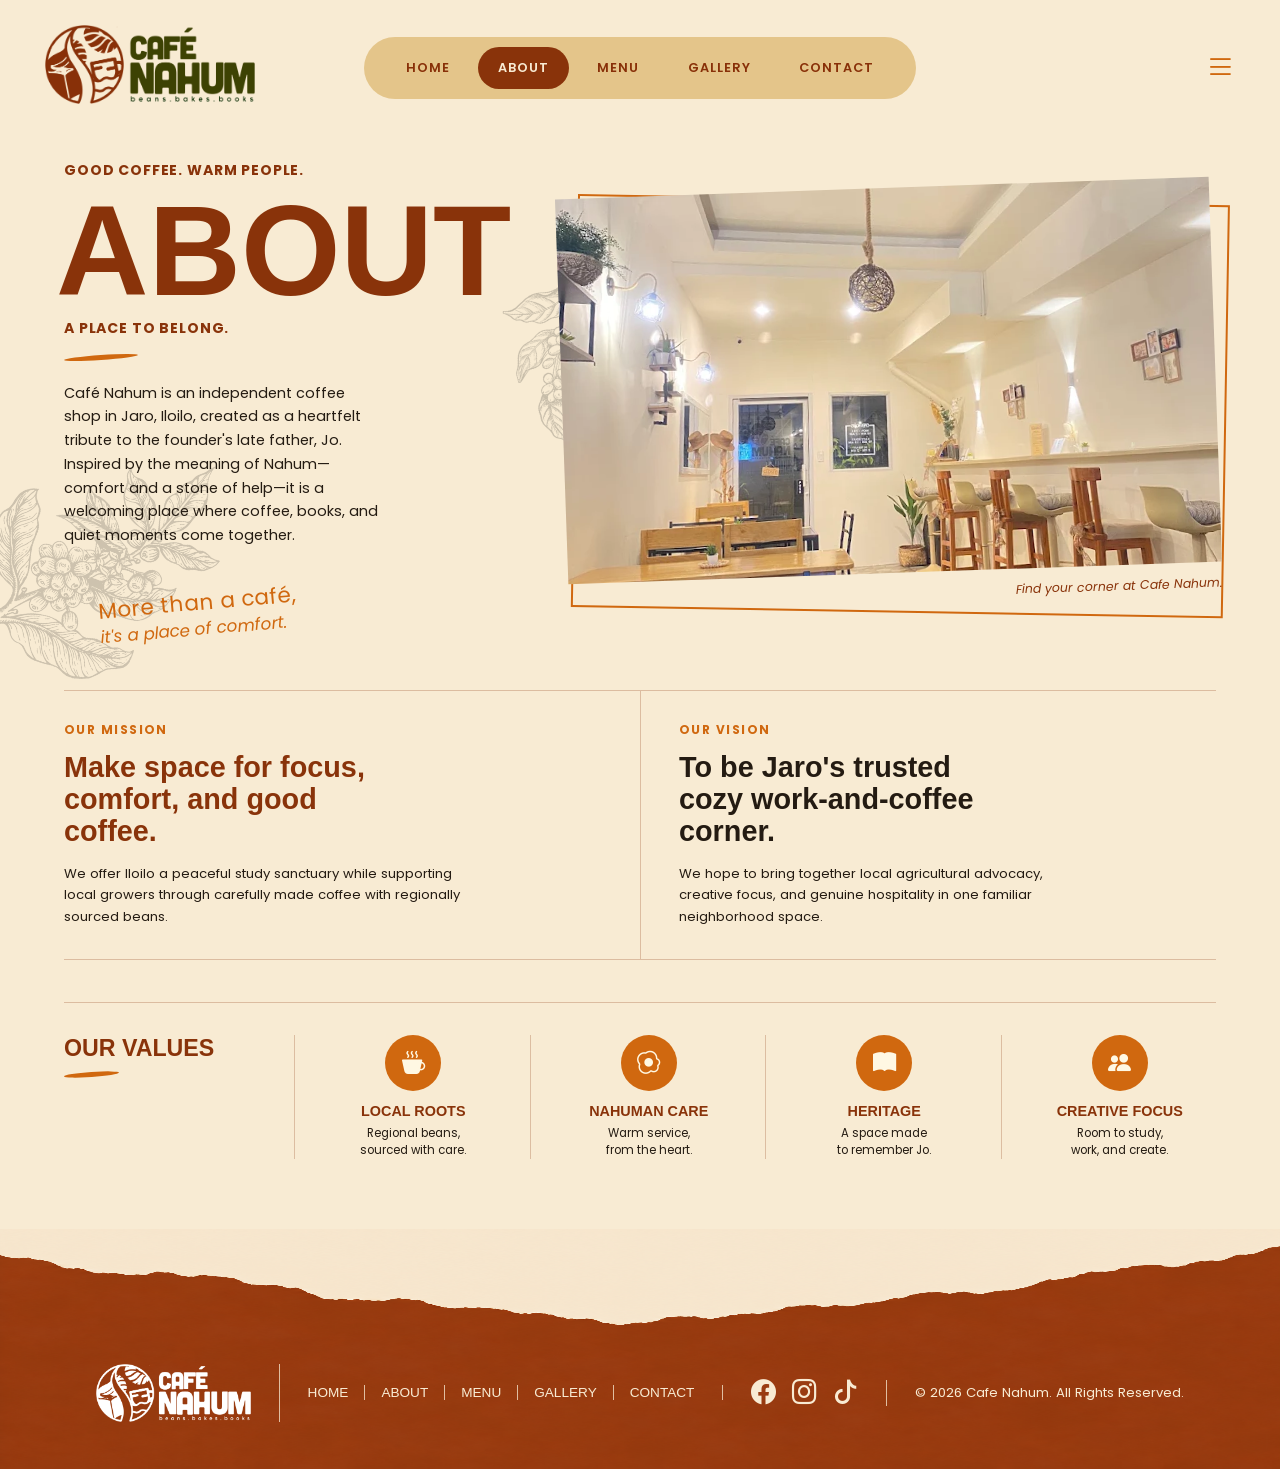
==== commit 5de93dfe: "feat: Update page titles and navigation labels for consistency; enhance content descriptions across " ====
--- a/about.html
+++ b/about.html
@@ -3,7 +3,7 @@
 <head>
     <meta charset="UTF-8">
     <meta name="viewport" content="width=device-width, initial-scale=1.0">
-    <title>About Cafe Nahum</title>
+    <title>Cafe Nahum | About</title>
 
     <!-- CSS stylesheet -->
     <link rel="stylesheet" href="css/style.css">
@@ -30,7 +30,7 @@
             <nav class="main-nav" aria-label="Main navigation">
                 <a href="index.html">HOME</a>
                 <a class="active" href="about.html">ABOUT</a>
-                <a href="services.html">SERVICES</a>
+                <a href="services.html">MENU</a>
                 <a href="gallery.html">GALLERY</a>
                 <a href="contact.html">CONTACT</a>
             </nav>
@@ -43,7 +43,7 @@
                         <a class="sidebar-logo" href="index.html"><img src="images/nahumlogo.png" alt="Cafe Nahum"></a>
                         <a href="index.html">Home</a>
                         <a href="about.html">About</a>
-                        <a href="services.html">Services</a>
+                        <a href="services.html">Menu</a>
                         <a href="gallery.html">Gallery</a>
                         <a href="contact.html">Contact</a>
                         <div class="sidebar-bottom">
@@ -60,7 +60,7 @@
                 </details>
             </div>
 
-   </header>
+    </header>
 
     <main class="about-page">
         <section class="about-intro" aria-labelledby="about-title">
@@ -71,12 +71,12 @@
                 <span class="brush-line" aria-hidden="true"></span>
 
                 <p class="about-text">
-                    Cafe Nahum started with a simple idea: to create a cozy space where great coffee,
-                    fresh bakes, and good books bring people together. What began as a small dream is
-                    now a growing community where dreamers, thinkers, and everyday coffee lovers can stay awhile.
+                    Café Nahum is an independent coffee shop in Jaro, Iloilo, created as a heartfelt tribute
+                    to the founder's late father, Jo. Inspired by the meaning of Nahum—comfort and a stone of
+                    help—it is a welcoming place where coffee, books, and quiet moments come together.
                 </p>
 
-                <p class="about-note">More than a cafe,<br><em>it's a community.</em></p>
+                <p class="about-note">More than a café,<br><em>it's a place of comfort.</em></p>
             </div>
 
             <figure class="about-photo">
@@ -91,19 +91,19 @@
         <section class="purpose" aria-label="Cafe Nahum mission and vision">
             <article class="purpose-card">
                 <p class="purpose-label">OUR MISSION</p>
-                <h2>Make every visit feel like coming home.</h2>
+                <h2>Make space for focus, comfort, and good coffee.</h2>
                 <p>
-                    We serve carefully made coffee and simple comforts in a welcoming space where
-                    people can pause, connect, and leave a little lighter.
+                    We offer Iloilo a peaceful study sanctuary while supporting local growers through
+                    carefully made coffee with regionally sourced beans.
                 </p>
             </article>
 
             <article class="purpose-card purpose-card-featured">
                 <p class="purpose-label">OUR VISION</p>
-                <h2>To be the neighborhood's favorite corner.</h2>
+                <h2>To be Jaro's trusted cozy work-and-coffee corner.</h2>
                 <p>
-                    We want Cafe Nahum to grow with its community: a familiar place for good ideas,
-                    honest conversations, and everyday moments worth remembering.
+                    We hope to bring together local agricultural advocacy, creative focus, and genuine
+                    hospitality in one familiar neighborhood space.
                 </p>
             </article>
         </section>
@@ -117,23 +117,23 @@
             <div class="value-list">
                 <article class="value">
                     <div class="value-icon" aria-hidden="true"><i class="bi bi-cup-hot-fill"></i></div>
-                    <h3>BEANS</h3>
-                    <p>Quality coffee,<br>sourced with care.</p>
+                    <h3>LOCAL ROOTS</h3>
+                    <p>Regional beans,<br>sourced with care.</p>
                 </article>
                 <article class="value">
                     <div class="value-icon" aria-hidden="true"><i class="bi bi-egg-fried"></i></div>
-                    <h3>BAKES</h3>
-                    <p>Freshly baked,<br>always.</p>
+                    <h3>NAHUMAN CARE</h3>
+                    <p>Warm service,<br>from the heart.</p>
                 </article>
                 <article class="value">
                     <div class="value-icon" aria-hidden="true"><i class="bi bi-book-fill"></i></div>
-                    <h3>BOOKS</h3>
-                    <p>Good reads,<br>better conversations.</p>
+                    <h3>HERITAGE</h3>
+                    <p>A space made<br>to remember Jo.</p>
                 </article>
                 <article class="value">
                     <div class="value-icon" aria-hidden="true"><i class="bi bi-people-fill"></i></div>
-                    <h3>COMMUNITY</h3>
-                    <p>Real people,<br>shared moments.</p>
+                    <h3>CREATIVE FOCUS</h3>
+                    <p>Room to study,<br>work, and create.</p>
                 </article>
             </div>
         </section>
@@ -145,7 +145,7 @@
             <nav class="footer-nav" aria-label="Footer navigation">
                 <a href="index.html">HOME</a>
                 <a href="about.html">ABOUT</a>
-                <a href="services.html">SERVICES</a>
+                <a href="services.html">MENU</a>
                 <a href="gallery.html">GALLERY</a>
                 <a href="contact.html">CONTACT</a>
             </nav>
--- a/css/style.css
+++ b/css/style.css
@@ -163,6 +163,219 @@
     padding: 0;
 }
 
+/* Gallery page */
+.gallery-page {
+    background: #f8ebd3;
+    min-height: 820px;
+    overflow: hidden;
+    padding: 0 3.2vw 72px;
+    position: relative;
+}
+
+.gallery-heading {
+    margin: 8px auto 0;
+    max-width: 1300px;
+    padding-bottom: 90px;
+    position: relative;
+    z-index: 2;
+}
+
+.gallery-kicker {
+    color: #a84b16;
+    font-size: 0.9rem;
+    font-weight: 700;
+    letter-spacing: 0.15em;
+    margin: 0 0 4px 10px;
+    text-transform: uppercase;
+}
+
+.gallery-heading h1 {
+    color: #8d300c;
+    font-size: clamp(5.3rem, 14vw, 12.8rem);
+    letter-spacing: 0.01em;
+    line-height: 0.78;
+    margin: 0;
+    max-width: 850px;
+}
+
+.gallery-note {
+    color: #a84b16;
+    font-family: 'Cubano', sans-serif;
+    font-size: clamp(1.25rem, 2.2vw, 1.85rem);
+    line-height: 1.15;
+    margin: 0;
+    position: absolute;
+    left: 62%;
+    top: 116px;
+    transform: rotate(-5deg);
+}
+
+.gallery-brush {
+    background: #a84b16;
+    display: block;
+    height: 5px;
+    margin: 0;
+    position: absolute;
+    left: 62%;
+    top: 220px;
+    transform: rotate(-7deg);
+    width: 115px;
+}
+
+.gallery-botanical {
+    mix-blend-mode: multiply;
+    opacity: 0.25;
+    pointer-events: none;
+    position: absolute;
+    z-index: 0;
+}
+
+.gallery-botanical-top {
+    right: -34px;
+    top: -50px;
+    transform: rotate(18deg);
+    width: 240px;
+}
+
+.gallery-botanical-bottom {
+    bottom: 15px;
+    left: -70px;
+    transform: rotate(-22deg);
+    width: 250px;
+}
+
+/* Masonry columns let each source image keep its own proportions. */
+.gallery-grid {
+    column-count: 3;
+    column-gap: 22px;
+    margin: 0 auto;
+    max-width: 1300px;
+    position: relative;
+    z-index: 1;
+}
+
+.gallery-card {
+    background: #fff8e7;
+    break-inside: avoid;
+    box-shadow: 0 5px 9px rgba(91, 47, 18, 0.2);
+    display: inline-block;
+    margin: 0 0 22px;
+    padding: 8px;
+    position: relative;
+    width: 100%;
+}
+
+.gallery-card img {
+    display: block;
+    height: auto;
+    max-width: 100%;
+    object-fit: contain;
+    width: 100%;
+}
+
+/* Portrait photos keep their natural proportions instead of being stretched or cropped. */
+.gallery-card--portrait img {
+    background: #eadab8;
+    object-fit: contain;
+}
+
+/* Natural sizing keeps the closing images free from forced landscape frames. */
+.gallery-card--natural img {
+    height: auto;
+    object-fit: contain;
+}
+
+.gallery-card figcaption {
+    background: #e8cf91;
+    box-sizing: border-box;
+    color: #68401c;
+    font-family: 'Cubano', sans-serif;
+    font-size: 0.95rem;
+    line-height: 1.2;
+    margin: 8px 6px 0;
+    padding: 10px 14px;
+    position: static;
+    width: auto;
+    transform: rotate(-2deg);
+}
+
+.gallery-card-room {
+    transform: rotate(-2deg);
+}
+
+.gallery-card-room figcaption {
+    transform: rotate(-4deg);
+}
+
+/* Small rotations make the columns feel collected rather than mechanically repeated. */
+.gallery-card:nth-child(2) { transform: rotate(1.5deg); }
+.gallery-card:nth-child(3) { transform: rotate(-1deg); }
+.gallery-card:nth-child(4) { transform: rotate(1deg); }
+.gallery-card:nth-child(5) { transform: rotate(-1.5deg); }
+.gallery-card:nth-child(6) { transform: rotate(1.5deg); }
+.gallery-card:nth-child(7) { transform: rotate(-1deg); }
+.gallery-card:nth-child(8) { transform: rotate(1.2deg); }
+.gallery-card:nth-child(9) { transform: rotate(-1.2deg); }
+
+@media (max-width: 900px) {
+    .gallery-heading h1 {
+        font-size: clamp(4.8rem, 15vw, 8rem);
+    }
+
+    .gallery-note,
+    .gallery-brush {
+        left: 60%;
+    }
+
+    .gallery-grid {
+        column-count: 2;
+        column-gap: 18px;
+    }
+}
+
+@media (max-width: 620px) {
+    .gallery-page {
+        min-height: 0;
+        padding: 0 20px 60px;
+    }
+
+    .gallery-heading {
+        margin-top: 26px;
+    }
+
+    .gallery-kicker {
+        font-size: 0.78rem;
+    }
+
+    .gallery-heading h1 {
+        font-size: clamp(3.8rem, 19vw, 6rem);
+    }
+
+    .gallery-note,
+    .gallery-brush {
+        left: 52%;
+    }
+
+    .gallery-note {
+        font-size: 0.95rem;
+        position: static;
+    }
+
+    .gallery-card figcaption {
+        font-size: 0.9rem;
+    }
+
+    .gallery-brush {
+        position: static;
+        margin-bottom: 34px;
+        width: 80px;
+    }
+
+    .gallery-grid {
+        column-count: 1;
+    }
+}
+
 /* Hero Section Styles */
 h1, h2, h3 {
     font-family: 'Cubano', sans-serif;
